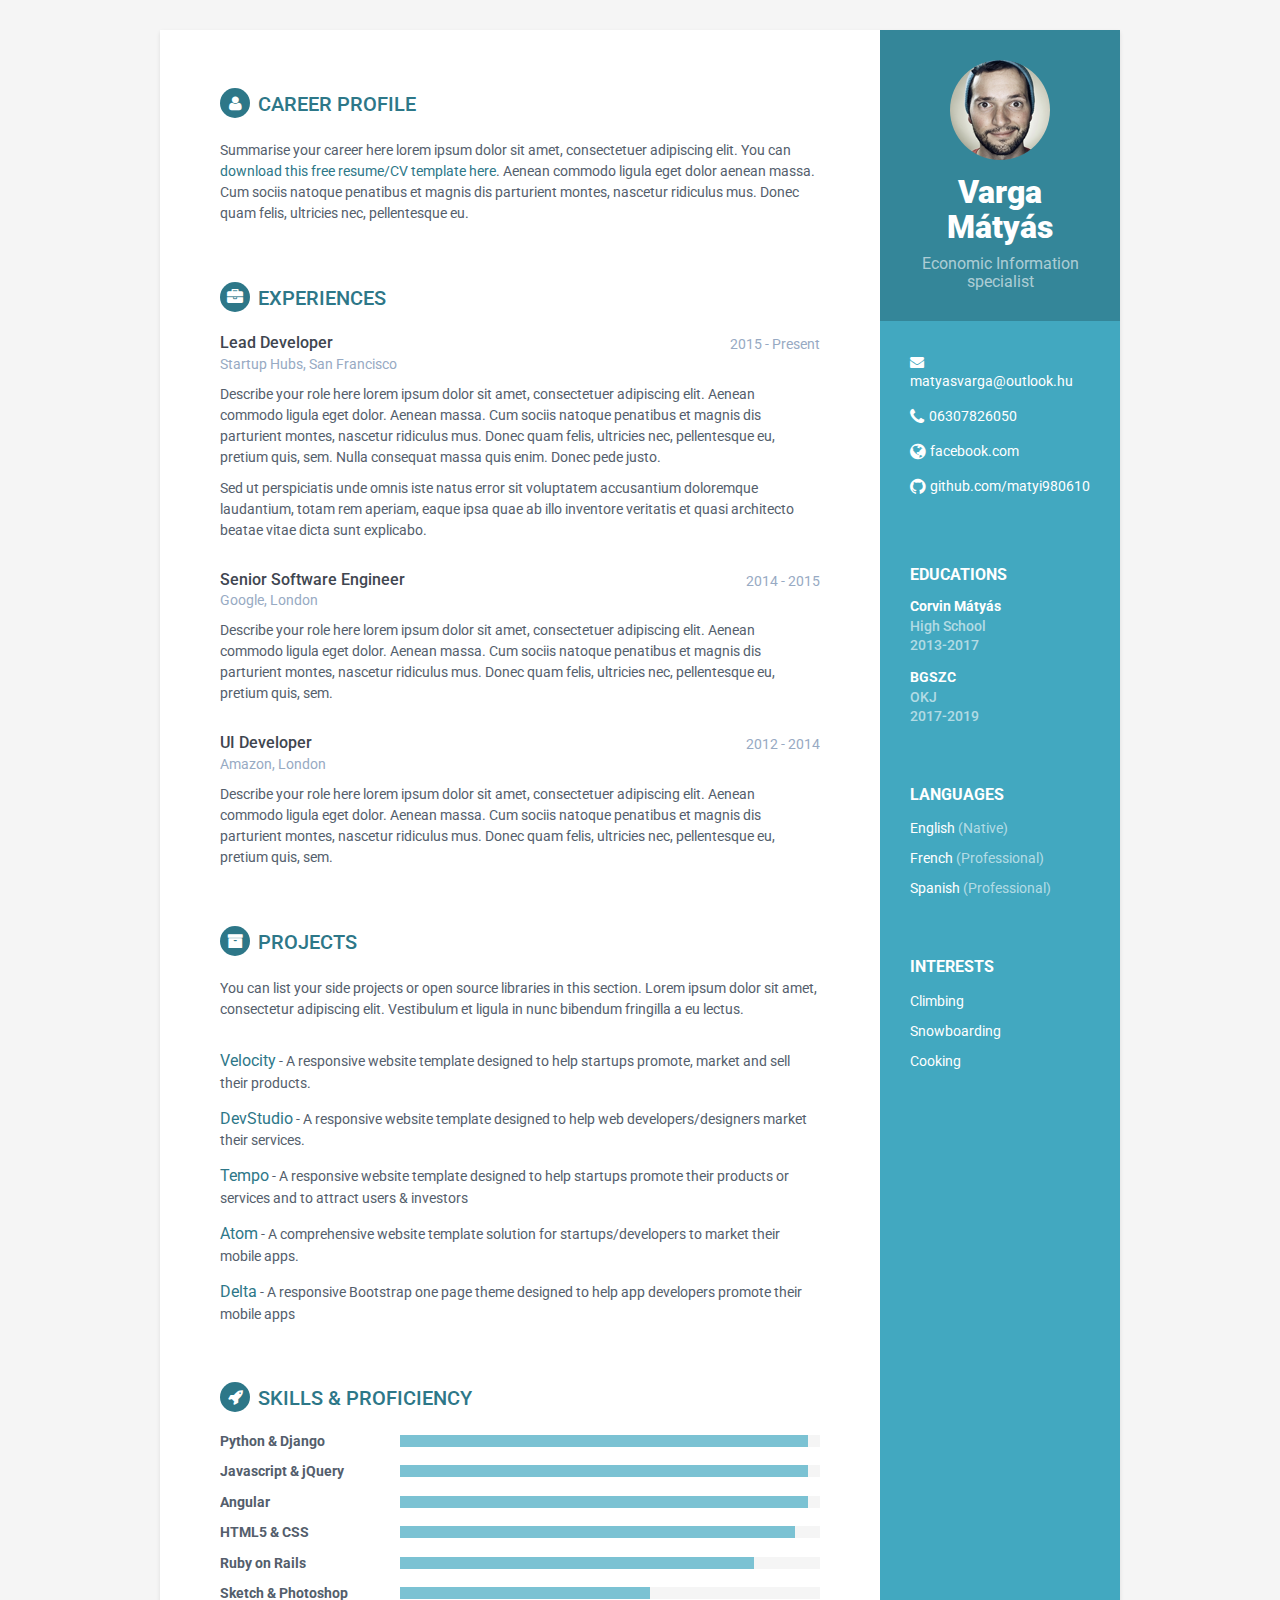
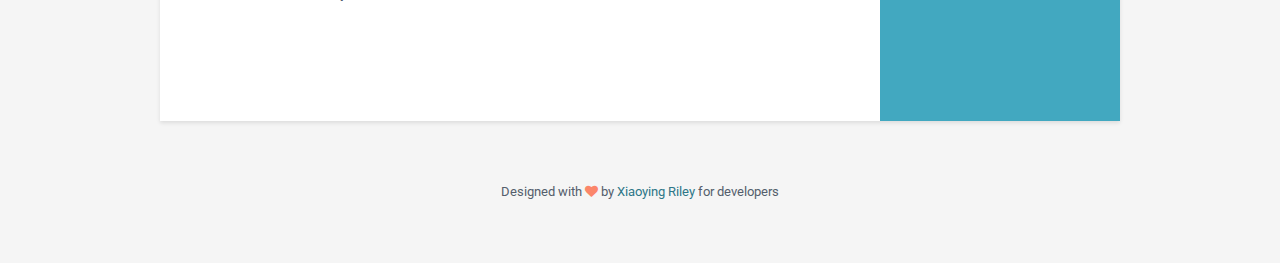
==== sajat_cv/index.html @ a8eb951b "Sajat cv" ====
<!DOCTYPE html>
<!--[if IE 8]> <html lang="en" class="ie8"> <![endif]-->  
<!--[if IE 9]> <html lang="en" class="ie9"> <![endif]-->  
<!--[if !IE]><!--> <html lang="en"> <!--<![endif]-->  
<head>
    <title>Responsive Resume/CV Template for Developers</title>
    <!-- Meta -->
    <meta charset="utf-8">
    <meta http-equiv="X-UA-Compatible" content="IE=edge">
    <meta name="viewport" content="width=device-width, initial-scale=1.0">
    <meta name="description" content="Responsive HTML5 Resume/CV Template for Developers">
    <meta name="author" content="Xiaoying Riley at 3rd Wave Media">    
    <link rel="shortcut icon" href="favicon.ico">  
    <link href='https://fonts.googleapis.com/css?family=Roboto:400,500,400italic,300italic,300,500italic,700,700italic,900,900italic' rel='stylesheet' type='text/css'>
    <!-- Global CSS -->
    <link rel="stylesheet" href="assets/plugins/bootstrap/css/bootstrap.min.css">   
    <!-- Plugins CSS -->
    <link rel="stylesheet" href="assets/plugins/font-awesome/css/font-awesome.css">
    
    <!-- Theme CSS -->  
    <link id="theme-style" rel="stylesheet" href="assets/css/styles.css">
    <!-- HTML5 shim and Respond.js for IE8 support of HTML5 elements and media queries -->
    <!--[if lt IE 9]>
      <script src="https://oss.maxcdn.com/html5shiv/3.7.2/html5shiv.min.js"></script>
      <script src="https://oss.maxcdn.com/respond/1.4.2/respond.min.js"></script>
    <![endif]-->
</head> 

<body>
    <div class="wrapper">
        <div class="sidebar-wrapper">
            <div class="profile-container">
                <img class="profile" src="assets/images/profile.png" alt="" />
                <h1 class="name">Varga Mátyás</h1>
                <h3 class="tagline">Economic Information specialist
</h3>
            </div><!--//profile-container-->
            
            <div class="contact-container container-block">
                <ul class="list-unstyled contact-list">
                    <li class="email"><i class="fa fa-envelope"></i><a href="mailto: yourname@email.com">matyasvarga@outlook.hu</a></li>
                    <li class="phone"><i class="fa fa-phone"></i><a href="tel:0123 456 789">06307826050</a></li>
                    <li class="website"><i class="fa fa-globe"></i><a href="http://themes.3rdwavemedia.com/website-templates/free-responsive-website-template-for-developers/" target="_blank">facebook.com</a></li>
                    
                    <li class="github"><i class="fa fa-github"></i><a href="#" target="_blank">github.com/matyi980610</a></li>
                </ul>
            </div><!--//contact-container-->
            <div class="education-container container-block">
                <h2 class="container-block-title">Educations</h2>
                <div class="item">
                    <h4 class="degree">Corvin Mátyás </h4>
                    <h5 class="meta">High School</h5>
                    <div class="time">2013-2017</div>
                </div><!--//item-->
                <div class="item">
                    <h4 class="degree">BGSZC</h4>
                    <h5 class="meta">OKJ</h5>
                    <div class="time">2017-2019</div>
                </div><!--//item-->
            </div><!--//education-container-->
            
            <div class="languages-container container-block">
                <h2 class="container-block-title">Languages</h2>
                <ul class="list-unstyled interests-list">
                    <li>English <span class="lang-desc">(Native)</span></li>
                    <li>French <span class="lang-desc">(Professional)</span></li>
                    <li>Spanish <span class="lang-desc">(Professional)</span></li>
                </ul>
            </div><!--//interests-->
            
            <div class="interests-container container-block">
                <h2 class="container-block-title">Interests</h2>
                <ul class="list-unstyled interests-list">
                    <li>Climbing</li>
                    <li>Snowboarding</li>
                    <li>Cooking</li>
                </ul>
            </div><!--//interests-->
            
        </div><!--//sidebar-wrapper-->
        
        <div class="main-wrapper">
            
            <section class="section summary-section">
                <h2 class="section-title"><i class="fa fa-user"></i>Career Profile</h2>
                <div class="summary">
                    <p>Summarise your career here lorem ipsum dolor sit amet, consectetuer adipiscing elit. You can <a href="http://themes.3rdwavemedia.com/website-templates/orbit-free-resume-cv-template-for-developers/" target="_blank">download this free resume/CV template here</a>. Aenean commodo ligula eget dolor aenean massa. Cum sociis natoque penatibus et magnis dis parturient montes, nascetur ridiculus mus. Donec quam felis, ultricies nec, pellentesque eu.</p>
                </div><!--//summary-->
            </section><!--//section-->
            
            <section class="section experiences-section">
                <h2 class="section-title"><i class="fa fa-briefcase"></i>Experiences</h2>
                
                <div class="item">
                    <div class="meta">
                        <div class="upper-row">
                            <h3 class="job-title">Lead Developer</h3>
                            <div class="time">2015 - Present</div>
                        </div><!--//upper-row-->
                        <div class="company">Startup Hubs, San Francisco</div>
                    </div><!--//meta-->
                    <div class="details">
                        <p>Describe your role here lorem ipsum dolor sit amet, consectetuer adipiscing elit. Aenean commodo ligula eget dolor. Aenean massa. Cum sociis natoque penatibus et magnis dis parturient montes, nascetur ridiculus mus. Donec quam felis, ultricies nec, pellentesque eu, pretium quis, sem. Nulla consequat massa quis enim. Donec pede justo.</p>  
                        <p>Sed ut perspiciatis unde omnis iste natus error sit voluptatem accusantium doloremque laudantium, totam rem aperiam, eaque ipsa quae ab illo inventore veritatis et quasi architecto beatae vitae dicta sunt explicabo. </p>
                    </div><!--//details-->
                </div><!--//item-->
                
                <div class="item">
                    <div class="meta">
                        <div class="upper-row">
                            <h3 class="job-title">Senior Software Engineer</h3>
                            <div class="time">2014 - 2015</div>
                        </div><!--//upper-row-->
                        <div class="company">Google, London</div>
                    </div><!--//meta-->
                    <div class="details">
                        <p>Describe your role here lorem ipsum dolor sit amet, consectetuer adipiscing elit. Aenean commodo ligula eget dolor. Aenean massa. Cum sociis natoque penatibus et magnis dis parturient montes, nascetur ridiculus mus. Donec quam felis, ultricies nec, pellentesque eu, pretium quis, sem.</p>  
                        
                    </div><!--//details-->
                </div><!--//item-->
                
                <div class="item">
                    <div class="meta">
                        <div class="upper-row">
                            <h3 class="job-title">UI Developer</h3>
                            <div class="time">2012 - 2014</div>
                        </div><!--//upper-row-->
                        <div class="company">Amazon, London</div>
                    </div><!--//meta-->
                    <div class="details">
                        <p>Describe your role here lorem ipsum dolor sit amet, consectetuer adipiscing elit. Aenean commodo ligula eget dolor. Aenean massa. Cum sociis natoque penatibus et magnis dis parturient montes, nascetur ridiculus mus. Donec quam felis, ultricies nec, pellentesque eu, pretium quis, sem.</p>  
                    </div><!--//details-->
                </div><!--//item-->
                
            </section><!--//section-->
            
            <section class="section projects-section">
                <h2 class="section-title"><i class="fa fa-archive"></i>Projects</h2>
                <div class="intro">
                    <p>You can list your side projects or open source libraries in this section. Lorem ipsum dolor sit amet, consectetur adipiscing elit. Vestibulum et ligula in nunc bibendum fringilla a eu lectus.</p>
                </div><!--//intro-->
                <div class="item">
                    <span class="project-title"><a href="#hook">Velocity</a></span> - <span class="project-tagline">A responsive website template designed to help startups promote, market and sell their products.</span>
                    
                </div><!--//item-->
                <div class="item">
                    <span class="project-title"><a href="http://themes.3rdwavemedia.com/website-templates/responsive-bootstrap-theme-web-development-agencies-devstudio/" target="_blank">DevStudio</a></span> - 
                    <span class="project-tagline">A responsive website template designed to help web developers/designers market their services. </span>
                </div><!--//item-->
                <div class="item">
                    <span class="project-title"><a href="http://themes.3rdwavemedia.com/website-templates/responsive-bootstrap-theme-for-startups-tempo/" target="_blank">Tempo</a></span> - <span class="project-tagline">A responsive website template designed to help startups promote their products or services and to attract users &amp; investors</span>
                </div><!--//item-->
                <div class="item">
                    <span class="project-title"><a href="hhttp://themes.3rdwavemedia.com/website-templates/responsive-bootstrap-theme-mobile-apps-atom/" target="_blank">Atom</a></span> - <span class="project-tagline">A comprehensive website template solution for startups/developers to market their mobile apps. </span>
                </div><!--//item-->
                <div class="item">
                    <span class="project-title"><a href="http://themes.3rdwavemedia.com/website-templates/responsive-bootstrap-theme-for-mobile-apps-delta/" target="_blank">Delta</a></span> - <span class="project-tagline">A responsive Bootstrap one page theme designed to help app developers promote their mobile apps</span>
                </div><!--//item-->
            </section><!--//section-->
            
            <section class="skills-section section">
                <h2 class="section-title"><i class="fa fa-rocket"></i>Skills &amp; Proficiency</h2>
                <div class="skillset">        
                    <div class="item">
                        <h3 class="level-title">Python &amp; Django</h3>
                        <div class="level-bar">
                            <div class="level-bar-inner" data-level="98%">
                            </div>                                      
                        </div><!--//level-bar-->                                 
                    </div><!--//item-->
                    
                    <div class="item">
                        <h3 class="level-title">Javascript &amp; jQuery</h3>
                        <div class="level-bar">
                            <div class="level-bar-inner" data-level="98%">
                            </div>                                      
                        </div><!--//level-bar-->                                 
                    </div><!--//item-->
                    
                    <div class="item">
                        <h3 class="level-title">Angular</h3>
                        <div class="level-bar">
                            <div class="level-bar-inner" data-level="98%">
                            </div>                                      
                        </div><!--//level-bar-->                                 
                    </div><!--//item-->
                    
                    <div class="item">
                        <h3 class="level-title">HTML5 &amp; CSS</h3>
                        <div class="level-bar">
                            <div class="level-bar-inner" data-level="95%">
                            </div>                                      
                        </div><!--//level-bar-->                                 
                    </div><!--//item-->
                    
                    <div class="item">
                        <h3 class="level-title">Ruby on Rails</h3>
                        <div class="level-bar">
                            <div class="level-bar-inner" data-level="85%">
                            </div>                                      
                        </div><!--//level-bar-->                                 
                    </div><!--//item-->
                    
                    <div class="item">
                        <h3 class="level-title">Sketch &amp; Photoshop</h3>
                        <div class="level-bar">
                            <div class="level-bar-inner" data-level="60%">
                            </div>                                      
                        </div><!--//level-bar-->                                 
                    </div><!--//item-->
                    
                </div>  
            </section><!--//skills-section-->
            
        </div><!--//main-body-->
    </div>
 
    <footer class="footer">
        <div class="text-center">
                <!--/* This template is released under the Creative Commons Attribution 3.0 License. Please keep the attribution link below when using for your own project. Thank you for your support. :) If you'd like to use the template without the attribution, you can check out other license options via our website: themes.3rdwavemedia.com */-->
                <small class="copyright">Designed with <i class="fa fa-heart"></i> by <a href="http://themes.3rdwavemedia.com" target="_blank">Xiaoying Riley</a> for developers</small>
        </div><!--//container-->
    </footer><!--//footer-->
 
    <!-- Javascript -->          
    <script type="text/javascript" src="assets/plugins/jquery-1.11.3.min.js"></script>
    <script type="text/javascript" src="assets/plugins/bootstrap/js/bootstrap.min.js"></script>    
    <!-- custom js -->
    <script type="text/javascript" src="assets/js/main.js"></script>            
</body>
</html>
---- sajat_cv/assets/css/styles.css ----
/*   
 * Template Name: Orbit - Responsive Resume/CV Template for Developers
 * Version: 1.0
 * Author: Xiaoying Riley
 * Twitter: @3rdwave_themes
 * License: Creative Commons Attribution 3.0 License
 * Website: http://themes.3rdwavemedia.com/
*/
/* styles.css */
/* ======= Base ======= */
body {
  font-family: 'Roboto', sans-serif;
  color: #545E6C;
  background: #f5f5f5;
  font-size: 14px;
  padding: 30px;
  -webkit-font-smoothing: antialiased;
  -moz-osx-font-smoothing: grayscale;
}
h1,
h2,
h3,
h4,
h5,
h6 {
  font-weight: 700;
}
a {
  color: #2d7788;
  -webkit-transition: all 0.4s ease-in-out;
  -moz-transition: all 0.4s ease-in-out;
  -ms-transition: all 0.4s ease-in-out;
  -o-transition: all 0.4s ease-in-out;
}
a:hover {
  text-decoration: underline;
  color: #1a454f;
}
a:focus {
  text-decoration: none;
}
p {
  line-height: 1.5;
}
.wrapper {
  background: #42A8C0;
  max-width: 960px;
  margin: 0 auto;
  position: relative;
  -webkit-box-shadow: 0px 2px 4px rgba(0, 0, 0, 0.1);
  -moz-box-shadow: 0px 2px 4px rgba(0, 0, 0, 0.1);
  box-shadow: 0px 2px 4px rgba(0, 0, 0, 0.1);
}
.sidebar-wrapper {
  background: #42A8C0;
  position: absolute;
  right: 0;
  width: 240px;
  height: 100%;
  min-height: 800px;
  color: #fff;
}
.sidebar-wrapper a {
  color: #fff;
}
.sidebar-wrapper .profile-container {
  padding: 30px;
  background: rgba(0, 0, 0, 0.2);
  text-align: center;
  color: #fff;
}
.sidebar-wrapper .name {
  font-size: 32px;
  font-weight: 900;
  margin-top: 0;
  margin-bottom: 10px;
}
.sidebar-wrapper .tagline {
  color: rgba(255, 255, 255, 0.6);
  font-size: 16px;
  font-weight: 400;
  margin-top: 0;
  margin-bottom: 0;
}
.sidebar-wrapper .profile {
  margin-bottom: 15px;
}
.sidebar-wrapper .contact-list .fa {
  margin-right: 5px;
  font-size: 18px;
  vertical-align: middle;
}
.sidebar-wrapper .contact-list li {
  margin-bottom: 15px;
}
.sidebar-wrapper .contact-list li:last-child {
  margin-bottom: 0;
}
.sidebar-wrapper .contact-list .email .fa {
  font-size: 14px;
}
.sidebar-wrapper .container-block {
  padding: 30px;
}
.sidebar-wrapper .container-block-title {
  text-transform: uppercase;
  font-size: 16px;
  font-weight: 700;
  margin-top: 0;
  margin-bottom: 15px;
}
.sidebar-wrapper .degree {
  font-size: 14px;
  margin-top: 0;
  margin-bottom: 5px;
}
.sidebar-wrapper .education-container .item {
  margin-bottom: 15px;
}
.sidebar-wrapper .education-container .item:last-child {
  margin-bottom: 0;
}
.sidebar-wrapper .education-container .meta {
  color: rgba(255, 255, 255, 0.6);
  font-weight: 500;
  margin-bottom: 0px;
  margin-top: 0;
}
.sidebar-wrapper .education-container .time {
  color: rgba(255, 255, 255, 0.6);
  font-weight: 500;
  margin-bottom: 0px;
}
.sidebar-wrapper .languages-container .lang-desc {
  color: rgba(255, 255, 255, 0.6);
}
.sidebar-wrapper .languages-list {
  margin-bottom: 0;
}
.sidebar-wrapper .languages-list li {
  margin-bottom: 10px;
}
.sidebar-wrapper .languages-list li:last-child {
  margin-bottom: 0;
}
.sidebar-wrapper .interests-list {
  margin-bottom: 0;
}
.sidebar-wrapper .interests-list li {
  margin-bottom: 10px;
}
.sidebar-wrapper .interests-list li:last-child {
  margin-bottom: 0;
}
.main-wrapper {
  background: #fff;
  padding: 60px;
  padding-right: 300px;
}
.main-wrapper .section-title {
  text-transform: uppercase;
  font-size: 20px;
  font-weight: 500;
  color: #2d7788;
  position: relative;
  margin-top: 0;
  margin-bottom: 20px;
}
.main-wrapper .section-title .fa {
  width: 30px;
  height: 30px;
  margin-right: 8px;
  display: inline-block;
  color: #fff;
  -webkit-border-radius: 50%;
  -moz-border-radius: 50%;
  -ms-border-radius: 50%;
  -o-border-radius: 50%;
  border-radius: 50%;
  -moz-background-clip: padding;
  -webkit-background-clip: padding-box;
  background-clip: padding-box;
  background: #2d7788;
  text-align: center;
  padding-top: 8px;
  font-size: 16px;
  position: relative;
  top: -2px;
}
.main-wrapper .section {
  margin-bottom: 60px;
}
.main-wrapper .experiences-section .item {
  margin-bottom: 30px;
}
.main-wrapper .upper-row {
  position: relative;
  overflow: hidden;
  margin-bottom: 2px;
}
.main-wrapper .job-title {
  color: #3F4650;
  font-size: 16px;
  margin-top: 0;
  margin-bottom: 0;
  font-weight: 500;
}
.main-wrapper .time {
  position: absolute;
  right: 0;
  top: 0;
  color: #97AAC3;
}
.main-wrapper .company {
  margin-bottom: 10px;
  color: #97AAC3;
}
.main-wrapper .project-title {
  font-size: 16px;
  font-weight: 400;
  margin-top: 0;
  margin-bottom: 5px;
}
.main-wrapper .projects-section .intro {
  margin-bottom: 30px;
}
.main-wrapper .projects-section .item {
  margin-bottom: 15px;
}
.skillset .item {
  margin-bottom: 15px;
  overflow: hidden;
}
.skillset .level-title {
  font-size: 14px;
  margin-top: 0;
  margin-bottom: 12px;
}
.skillset .level-bar {
  height: 12px;
  background: #f5f5f5;
}
.skillset .level-bar-inner {
  height: 12px;
  background: #7bc2d3;
}
.footer {
  padding: 30px;
  padding-top: 60px;
}
.footer .copyright {
  line-height: 1.6;
  color: #545E6C;
  font-size: 13px;
}
.footer .fa-heart {
  color: #fb866a;
}
/* Extra small devices (phones, less than 768px) */
@media (max-width: 767px) {
  .sidebar-wrapper {
    position: static;
    width: inherit;
  }
  .main-wrapper {
    padding: 30px;
  }
  .main-wrapper .time {
    position: static;
    display: block;
    margin-top: 5px;
  }
  .main-wrapper .upper-row {
    margin-bottom: 0;
  }
}
/* Small devices (tablets, 768px and up) */
/* Medium devices (desktops, 992px and up) */
@media (min-width: 992px) {
  .skillset .level-title {
    display: inline-block;
    float: left;
    width: 30%;
    margin-bottom: 0;
  }
  .skillset .level-bar {
    display: inline-block;
    width: 70%;
    float: left;
    position: relative;
    top: 1px;
  }
}
/* Large devices (large desktops, 1200px and up) */
/* Ex-Large devices (large desktops, 1200px and up) */
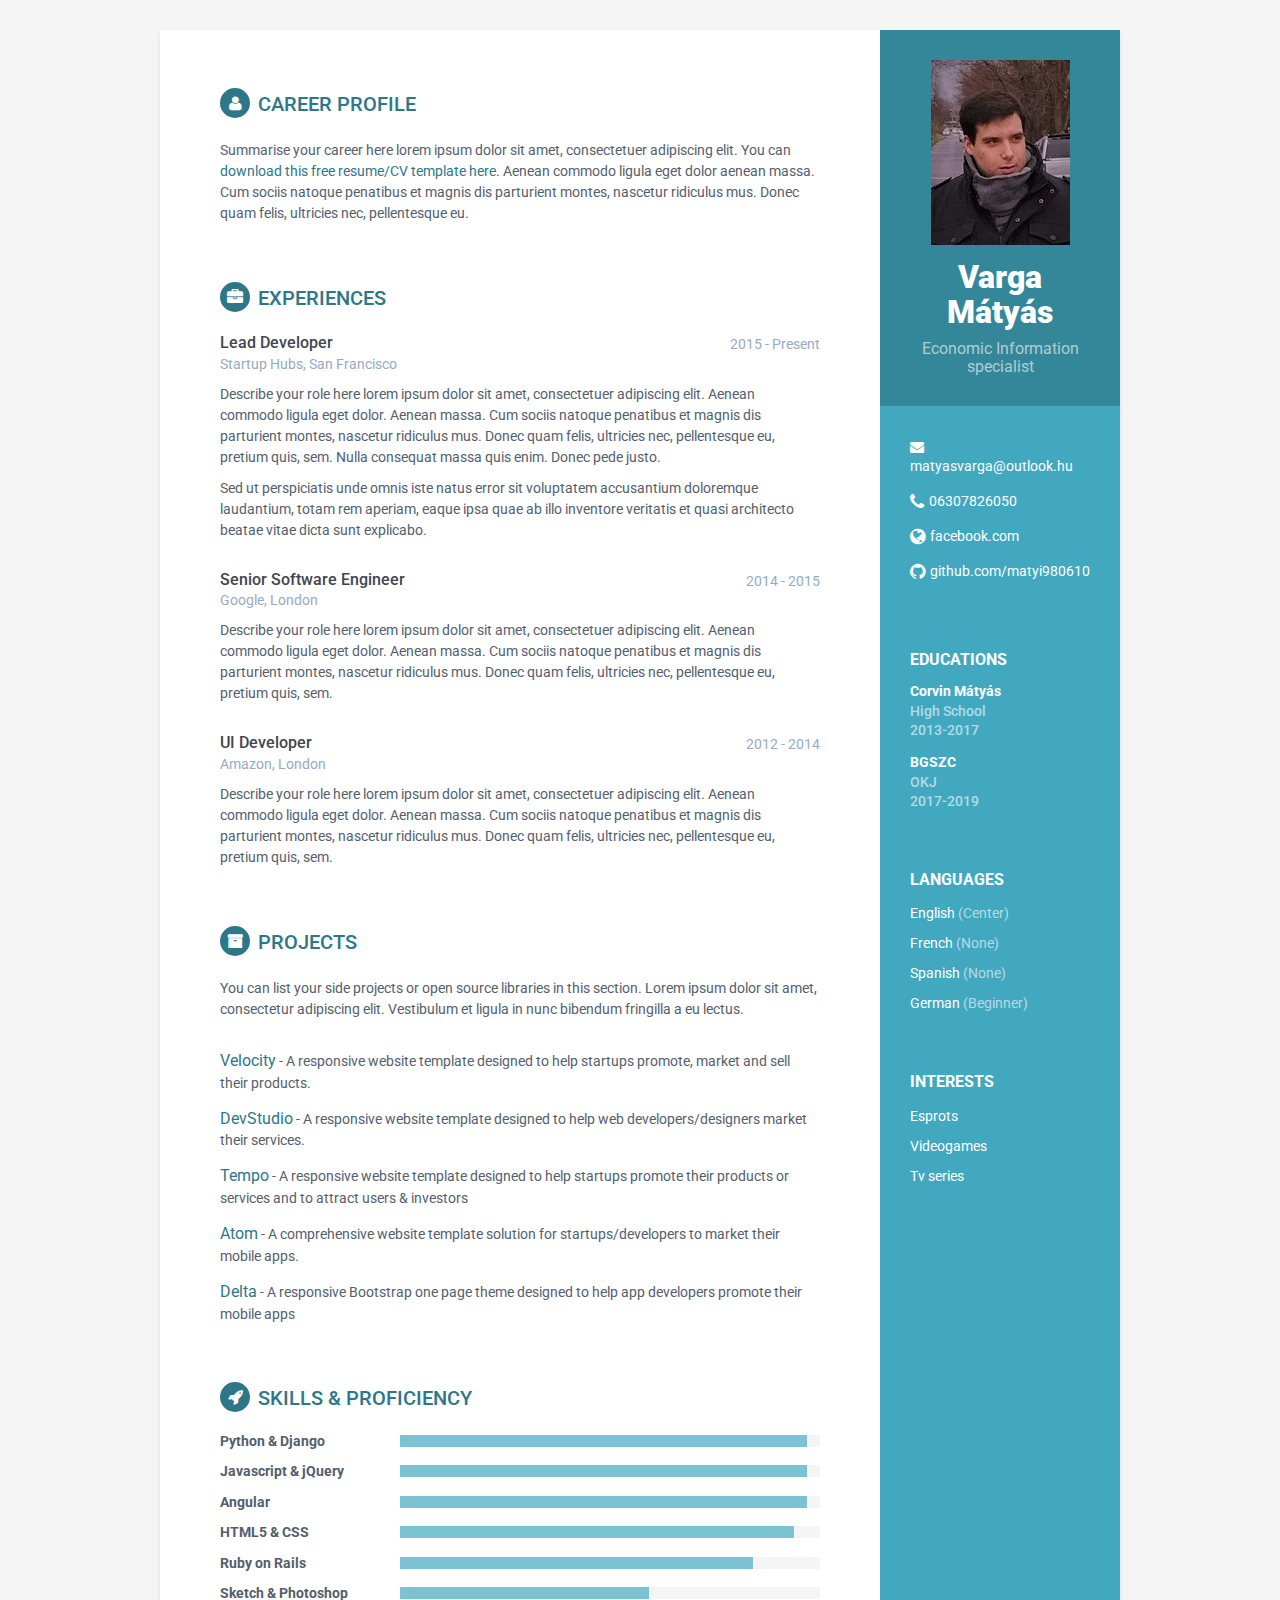
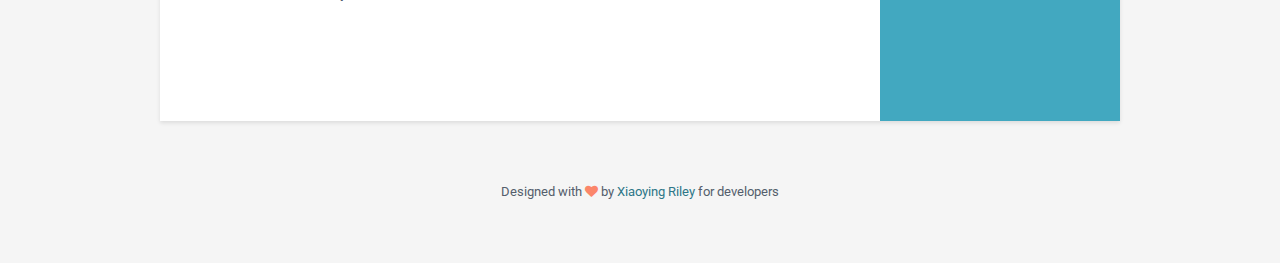
==== commit b3f5f883: "Saját kép és nyelvek" ====
--- a/sajat_cv/index.html
+++ b/sajat_cv/index.html
@@ -30,7 +30,7 @@
     <div class="wrapper">
         <div class="sidebar-wrapper">
             <div class="profile-container">
-                <img class="profile" src="assets/images/profile.png" alt="" />
+                <img class="profile" src="assets/images/en.jpg" alt="" />
                 <h1 class="name">Varga Mátyás</h1>
                 <h3 class="tagline">Economic Information specialist
 </h3>
@@ -62,18 +62,19 @@
             <div class="languages-container container-block">
                 <h2 class="container-block-title">Languages</h2>
                 <ul class="list-unstyled interests-list">
-                    <li>English <span class="lang-desc">(Native)</span></li>
-                    <li>French <span class="lang-desc">(Professional)</span></li>
-                    <li>Spanish <span class="lang-desc">(Professional)</span></li>
+                    <li>English <span class="lang-desc">(Center)</span></li>
+                    <li>French <span class="lang-desc">(None)</span></li>
+                    <li>Spanish <span class="lang-desc">(None)</span></li>
+                    <li>German <span class="lang-desc">(Beginner)</span></li>
                 </ul>
             </div><!--//interests-->
             
             <div class="interests-container container-block">
                 <h2 class="container-block-title">Interests</h2>
                 <ul class="list-unstyled interests-list">
-                    <li>Climbing</li>
-                    <li>Snowboarding</li>
-                    <li>Cooking</li>
+                    <li>Esprots</li>
+                    <li>Videogames</li>
+                    <li>Tv series</li>
                 </ul>
             </div><!--//interests-->
             
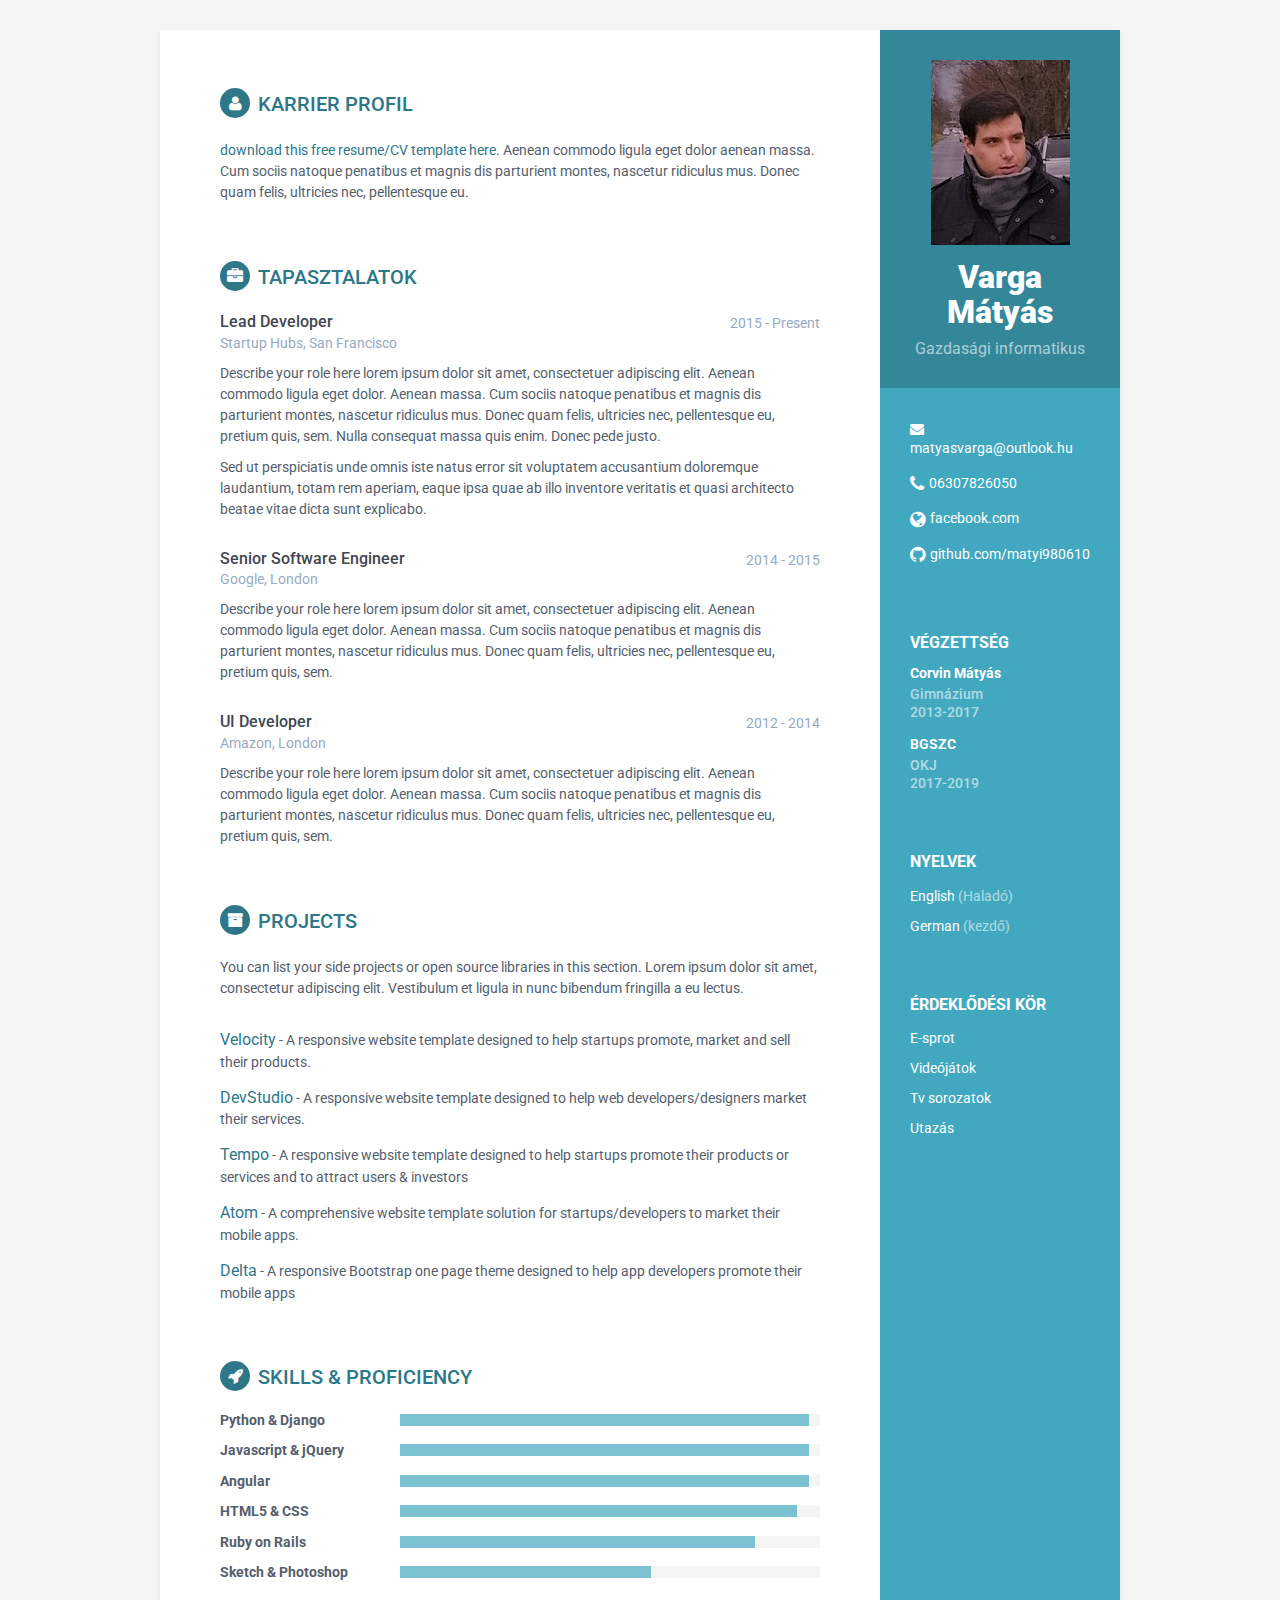
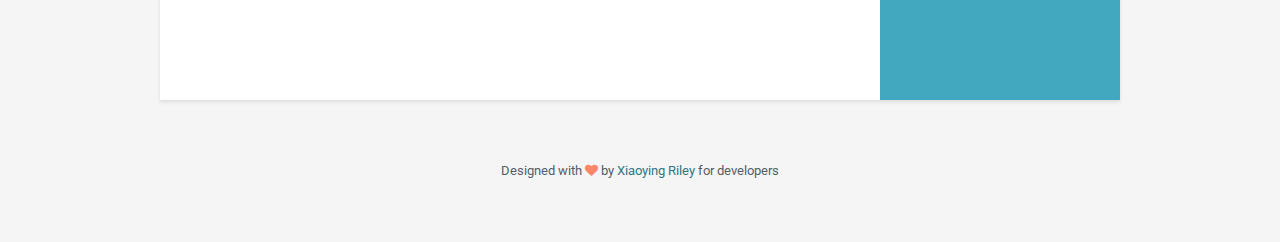
==== commit b20af2e2: "magyarosítva" ====
--- a/sajat_cv/index.html
+++ b/sajat_cv/index.html
@@ -32,8 +32,7 @@
             <div class="profile-container">
                 <img class="profile" src="assets/images/en.jpg" alt="" />
                 <h1 class="name">Varga Mátyás</h1>
-                <h3 class="tagline">Economic Information specialist
-</h3>
+                <h3 class="tagline">Gazdasági informatikus</h3>
             </div><!--//profile-container-->
             
             <div class="contact-container container-block">
@@ -46,10 +45,10 @@
                 </ul>
             </div><!--//contact-container-->
             <div class="education-container container-block">
-                <h2 class="container-block-title">Educations</h2>
+                <h2 class="container-block-title">Végzettség</h2>
                 <div class="item">
                     <h4 class="degree">Corvin Mátyás </h4>
-                    <h5 class="meta">High School</h5>
+                    <h5 class="meta">Gimnázium</h5>
                     <div class="time">2013-2017</div>
                 </div><!--//item-->
                 <div class="item">
@@ -60,21 +59,20 @@
             </div><!--//education-container-->
             
             <div class="languages-container container-block">
-                <h2 class="container-block-title">Languages</h2>
+                <h2 class="container-block-title">Nyelvek</h2>
                 <ul class="list-unstyled interests-list">
-                    <li>English <span class="lang-desc">(Center)</span></li>
-                    <li>French <span class="lang-desc">(None)</span></li>
-                    <li>Spanish <span class="lang-desc">(None)</span></li>
-                    <li>German <span class="lang-desc">(Beginner)</span></li>
+                    <li>English <span class="lang-desc">(Haladó)</span></li>
+                    <li>German <span class="lang-desc">(kezdő)</span></li>
                 </ul>
             </div><!--//interests-->
             
             <div class="interests-container container-block">
-                <h2 class="container-block-title">Interests</h2>
+                <h2 class="container-block-title">Érdeklődési kör</h2>
                 <ul class="list-unstyled interests-list">
-                    <li>Esprots</li>
-                    <li>Videogames</li>
-                    <li>Tv series</li>
+                    <li>E-sprot</li>
+                    <li>Videójátok</li>
+                    <li>Tv sorozatok</li>
+                    <li>Utazás</li>
                 </ul>
             </div><!--//interests-->
             
@@ -83,14 +81,14 @@
         <div class="main-wrapper">
             
             <section class="section summary-section">
-                <h2 class="section-title"><i class="fa fa-user"></i>Career Profile</h2>
+                <h2 class="section-title"><i class="fa fa-user"></i>Karrier Profil</h2>
                 <div class="summary">
-                    <p>Summarise your career here lorem ipsum dolor sit amet, consectetuer adipiscing elit. You can <a href="http://themes.3rdwavemedia.com/website-templates/orbit-free-resume-cv-template-for-developers/" target="_blank">download this free resume/CV template here</a>. Aenean commodo ligula eget dolor aenean massa. Cum sociis natoque penatibus et magnis dis parturient montes, nascetur ridiculus mus. Donec quam felis, ultricies nec, pellentesque eu.</p>
+                    <p> <a href="http://themes.3rdwavemedia.com/website-templates/orbit-free-resume-cv-template-for-developers/" target="_blank">download this free resume/CV template here</a>. Aenean commodo ligula eget dolor aenean massa. Cum sociis natoque penatibus et magnis dis parturient montes, nascetur ridiculus mus. Donec quam felis, ultricies nec, pellentesque eu.</p>
                 </div><!--//summary-->
             </section><!--//section-->
             
             <section class="section experiences-section">
-                <h2 class="section-title"><i class="fa fa-briefcase"></i>Experiences</h2>
+                <h2 class="section-title"><i class="fa fa-briefcase"></i>tapasztalatok</h2>
                 
                 <div class="item">
                     <div class="meta">
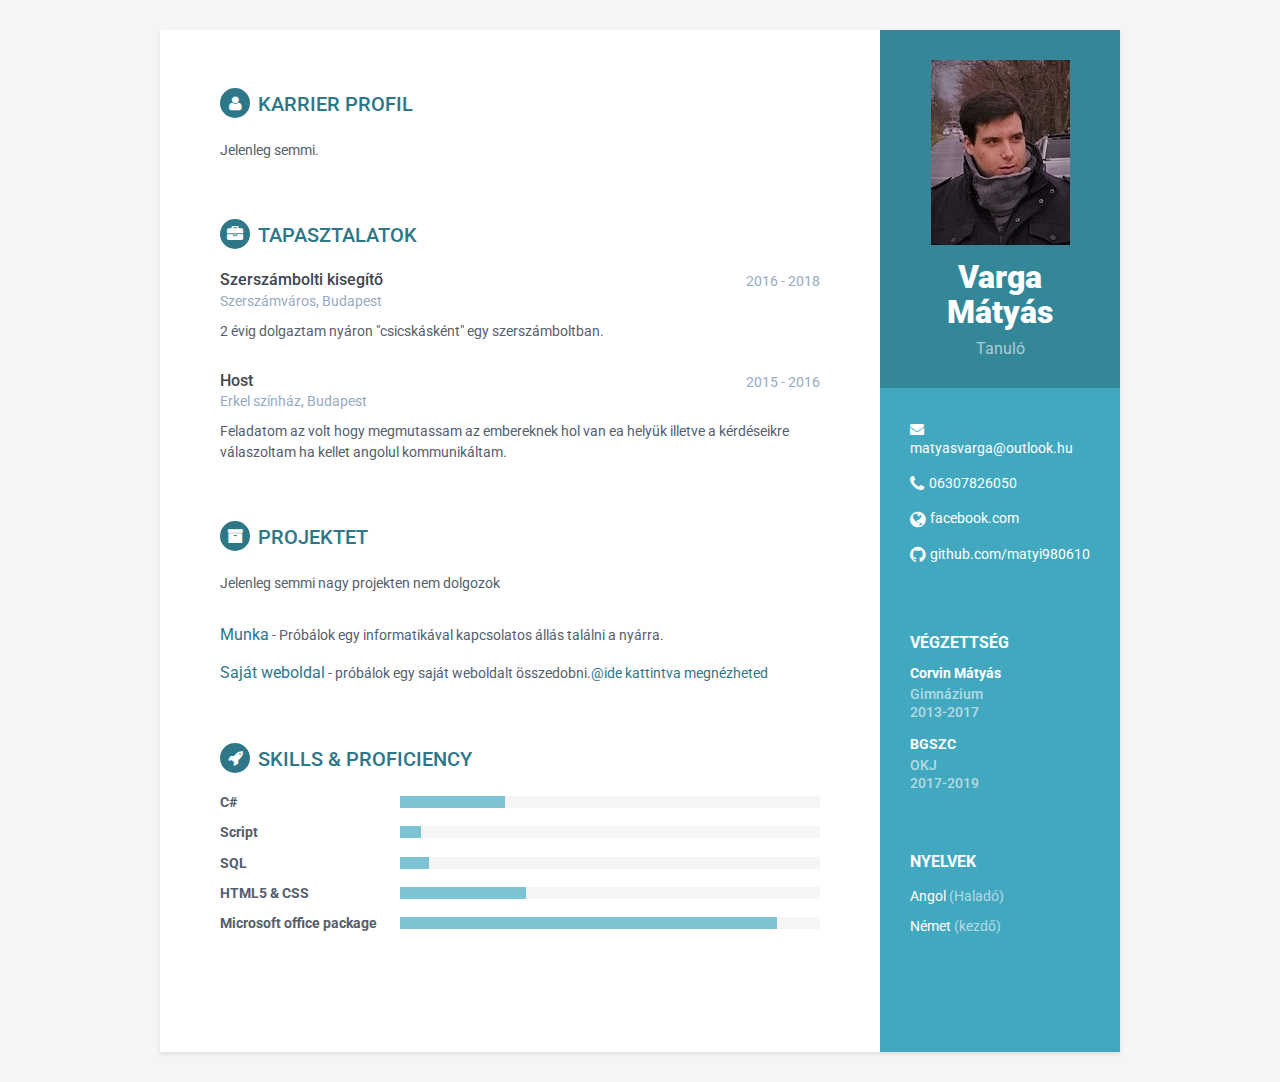
==== commit dc2d4d93: "befejezve" ====
--- a/sajat_cv/index.html
+++ b/sajat_cv/index.html
@@ -32,16 +32,16 @@
             <div class="profile-container">
                 <img class="profile" src="assets/images/en.jpg" alt="" />
                 <h1 class="name">Varga Mátyás</h1>
-                <h3 class="tagline">Gazdasági informatikus</h3>
+                <h3 class="tagline">Tanuló</h3>
             </div><!--//profile-container-->
             
             <div class="contact-container container-block">
                 <ul class="list-unstyled contact-list">
                     <li class="email"><i class="fa fa-envelope"></i><a href="mailto: yourname@email.com">matyasvarga@outlook.hu</a></li>
                     <li class="phone"><i class="fa fa-phone"></i><a href="tel:0123 456 789">06307826050</a></li>
-                    <li class="website"><i class="fa fa-globe"></i><a href="http://themes.3rdwavemedia.com/website-templates/free-responsive-website-template-for-developers/" target="_blank">facebook.com</a></li>
+                    <li class="website"><i class="fa fa-globe"></i><a href="https://www.facebook.com/matyas.vargaa" target="_blank">facebook.com</a></li>
                     
-                    <li class="github"><i class="fa fa-github"></i><a href="#" target="_blank">github.com/matyi980610</a></li>
+                    <li class="github"><i class="fa fa-github"></i><a href="https://github.com/matyi980610" target="_blank">github.com/matyi980610</a></li>
                 </ul>
             </div><!--//contact-container-->
             <div class="education-container container-block">
@@ -61,21 +61,10 @@
             <div class="languages-container container-block">
                 <h2 class="container-block-title">Nyelvek</h2>
                 <ul class="list-unstyled interests-list">
-                    <li>English <span class="lang-desc">(Haladó)</span></li>
-                    <li>German <span class="lang-desc">(kezdő)</span></li>
+                    <li>Angol <span class="lang-desc">(Haladó)</span></li>
+                    <li>Német <span class="lang-desc">(kezdő)</span></li>
                 </ul>
             </div><!--//interests-->
-            
-            <div class="interests-container container-block">
-                <h2 class="container-block-title">Érdeklődési kör</h2>
-                <ul class="list-unstyled interests-list">
-                    <li>E-sprot</li>
-                    <li>Videójátok</li>
-                    <li>Tv sorozatok</li>
-                    <li>Utazás</li>
-                </ul>
-            </div><!--//interests-->
-            
         </div><!--//sidebar-wrapper-->
         
         <div class="main-wrapper">
@@ -83,7 +72,7 @@
             <section class="section summary-section">
                 <h2 class="section-title"><i class="fa fa-user"></i>Karrier Profil</h2>
                 <div class="summary">
-                    <p> <a href="http://themes.3rdwavemedia.com/website-templates/orbit-free-resume-cv-template-for-developers/" target="_blank">download this free resume/CV template here</a>. Aenean commodo ligula eget dolor aenean massa. Cum sociis natoque penatibus et magnis dis parturient montes, nascetur ridiculus mus. Donec quam felis, ultricies nec, pellentesque eu.</p>
+                    <p>  Jelenleg semmi.</p>
                 </div><!--//summary-->
             </section><!--//section-->
             
@@ -93,67 +82,46 @@
                 <div class="item">
                     <div class="meta">
                         <div class="upper-row">
-                            <h3 class="job-title">Lead Developer</h3>
-                            <div class="time">2015 - Present</div>
+                            <h3 class="job-title">Szerszámbolti kisegítő</h3>
+                            <div class="time">2016 - 2018</div>
                         </div><!--//upper-row-->
-                        <div class="company">Startup Hubs, San Francisco</div>
+                        <div class="company">Szerszámváros, Budapest</div>
                     </div><!--//meta-->
                     <div class="details">
-                        <p>Describe your role here lorem ipsum dolor sit amet, consectetuer adipiscing elit. Aenean commodo ligula eget dolor. Aenean massa. Cum sociis natoque penatibus et magnis dis parturient montes, nascetur ridiculus mus. Donec quam felis, ultricies nec, pellentesque eu, pretium quis, sem. Nulla consequat massa quis enim. Donec pede justo.</p>  
-                        <p>Sed ut perspiciatis unde omnis iste natus error sit voluptatem accusantium doloremque laudantium, totam rem aperiam, eaque ipsa quae ab illo inventore veritatis et quasi architecto beatae vitae dicta sunt explicabo. </p>
+                        <p>
+                            2 évig dolgaztam nyáron "csicskásként" egy szerszámboltban.
+                        </p>
                     </div><!--//details-->
                 </div><!--//item-->
                 
                 <div class="item">
                     <div class="meta">
                         <div class="upper-row">
-                            <h3 class="job-title">Senior Software Engineer</h3>
-                            <div class="time">2014 - 2015</div>
+                            <h3 class="job-title">Host</h3>
+                            <div class="time">2015 - 2016</div>
                         </div><!--//upper-row-->
-                        <div class="company">Google, London</div>
+                        <div class="company">Erkel színház, Budapest</div>
                     </div><!--//meta-->
                     <div class="details">
-                        <p>Describe your role here lorem ipsum dolor sit amet, consectetuer adipiscing elit. Aenean commodo ligula eget dolor. Aenean massa. Cum sociis natoque penatibus et magnis dis parturient montes, nascetur ridiculus mus. Donec quam felis, ultricies nec, pellentesque eu, pretium quis, sem.</p>  
+                        <p>Feladatom az volt hogy megmutassam az embereknek hol van ea helyük illetve a kérdéseikre válaszoltam ha kellet angolul kommunikáltam.</p>  
                         
-                    </div><!--//details-->
-                </div><!--//item-->
-                
-                <div class="item">
-                    <div class="meta">
-                        <div class="upper-row">
-                            <h3 class="job-title">UI Developer</h3>
-                            <div class="time">2012 - 2014</div>
-                        </div><!--//upper-row-->
-                        <div class="company">Amazon, London</div>
-                    </div><!--//meta-->
-                    <div class="details">
-                        <p>Describe your role here lorem ipsum dolor sit amet, consectetuer adipiscing elit. Aenean commodo ligula eget dolor. Aenean massa. Cum sociis natoque penatibus et magnis dis parturient montes, nascetur ridiculus mus. Donec quam felis, ultricies nec, pellentesque eu, pretium quis, sem.</p>  
                     </div><!--//details-->
                 </div><!--//item-->
                 
             </section><!--//section-->
             
             <section class="section projects-section">
-                <h2 class="section-title"><i class="fa fa-archive"></i>Projects</h2>
+                <h2 class="section-title"><i class="fa fa-archive"></i>Projektet</h2>
                 <div class="intro">
-                    <p>You can list your side projects or open source libraries in this section. Lorem ipsum dolor sit amet, consectetur adipiscing elit. Vestibulum et ligula in nunc bibendum fringilla a eu lectus.</p>
+                    <p>Jelenleg semmi nagy projekten nem dolgozok</p>
                 </div><!--//intro-->
                 <div class="item">
-                    <span class="project-title"><a href="#hook">Velocity</a></span> - <span class="project-tagline">A responsive website template designed to help startups promote, market and sell their products.</span>
+                    <span class="project-title"><a href="#hook">Munka</a></span> - <span class="project-tagline">Próbálok egy informatikával kapcsolatos állás találni a nyárra.</span>
                     
                 </div><!--//item-->
                 <div class="item">
-                    <span class="project-title"><a href="http://themes.3rdwavemedia.com/website-templates/responsive-bootstrap-theme-web-development-agencies-devstudio/" target="_blank">DevStudio</a></span> - 
-                    <span class="project-tagline">A responsive website template designed to help web developers/designers market their services. </span>
-                </div><!--//item-->
-                <div class="item">
-                    <span class="project-title"><a href="http://themes.3rdwavemedia.com/website-templates/responsive-bootstrap-theme-for-startups-tempo/" target="_blank">Tempo</a></span> - <span class="project-tagline">A responsive website template designed to help startups promote their products or services and to attract users &amp; investors</span>
-                </div><!--//item-->
-                <div class="item">
-                    <span class="project-title"><a href="hhttp://themes.3rdwavemedia.com/website-templates/responsive-bootstrap-theme-mobile-apps-atom/" target="_blank">Atom</a></span> - <span class="project-tagline">A comprehensive website template solution for startups/developers to market their mobile apps. </span>
-                </div><!--//item-->
-                <div class="item">
-                    <span class="project-title"><a href="http://themes.3rdwavemedia.com/website-templates/responsive-bootstrap-theme-for-mobile-apps-delta/" target="_blank">Delta</a></span> - <span class="project-tagline">A responsive Bootstrap one page theme designed to help app developers promote their mobile apps</span>
+                    <span class="project-title"><a href="http://themes.3rdwavemedia.com/website-templates/responsive-bootstrap-theme-web-development-agencies-devstudio/" target="_blank">Saját weboldal</a></span> - 
+                    <span class="project-tagline">próbálok egy saját weboldalt összedobni.<a  target="blank"href="http://mityu.esy.es/VargaMatyas/">&#64;ide kattintva megnézheted</a> </span>
                 </div><!--//item-->
             </section><!--//section-->
             
@@ -161,25 +129,25 @@
                 <h2 class="section-title"><i class="fa fa-rocket"></i>Skills &amp; Proficiency</h2>
                 <div class="skillset">        
                     <div class="item">
-                        <h3 class="level-title">Python &amp; Django</h3>
+                        <h3 class="level-title">C#</h3>
                         <div class="level-bar">
-                            <div class="level-bar-inner" data-level="98%">
+                            <div class="level-bar-inner" data-level="25%">
                             </div>                                      
                         </div><!--//level-bar-->                                 
                     </div><!--//item-->
                     
                     <div class="item">
-                        <h3 class="level-title">Javascript &amp; jQuery</h3>
+                        <h3 class="level-title">Script</h3>
                         <div class="level-bar">
-                            <div class="level-bar-inner" data-level="98%">
+                            <div class="level-bar-inner" data-level="5%">
                             </div>                                      
                         </div><!--//level-bar-->                                 
                     </div><!--//item-->
                     
                     <div class="item">
-                        <h3 class="level-title">Angular</h3>
+                        <h3 class="level-title">SQL</h3>
                         <div class="level-bar">
-                            <div class="level-bar-inner" data-level="98%">
+                            <div class="level-bar-inner" data-level="7%">
                             </div>                                      
                         </div><!--//level-bar-->                                 
                     </div><!--//item-->
@@ -187,40 +155,24 @@
                     <div class="item">
                         <h3 class="level-title">HTML5 &amp; CSS</h3>
                         <div class="level-bar">
-                            <div class="level-bar-inner" data-level="95%">
+                            <div class="level-bar-inner" data-level="30%">
                             </div>                                      
                         </div><!--//level-bar-->                                 
                     </div><!--//item-->
                     
                     <div class="item">
-                        <h3 class="level-title">Ruby on Rails</h3>
+                        <h3 class="level-title">Microsoft office package</h3>
                         <div class="level-bar">
-                            <div class="level-bar-inner" data-level="85%">
+                            <div class="level-bar-inner" data-level="90%">
                             </div>                                      
                         </div><!--//level-bar-->                                 
                     </div><!--//item-->
-                    
-                    <div class="item">
-                        <h3 class="level-title">Sketch &amp; Photoshop</h3>
-                        <div class="level-bar">
-                            <div class="level-bar-inner" data-level="60%">
-                            </div>                                      
-                        </div><!--//level-bar-->                                 
-                    </div><!--//item-->
-                    
                 </div>  
             </section><!--//skills-section-->
             
         </div><!--//main-body-->
     </div>
- 
-    <footer class="footer">
-        <div class="text-center">
-                <!--/* This template is released under the Creative Commons Attribution 3.0 License. Please keep the attribution link below when using for your own project. Thank you for your support. :) If you'd like to use the template without the attribution, you can check out other license options via our website: themes.3rdwavemedia.com */-->
-                <small class="copyright">Designed with <i class="fa fa-heart"></i> by <a href="http://themes.3rdwavemedia.com" target="_blank">Xiaoying Riley</a> for developers</small>
-        </div><!--//container-->
-    </footer><!--//footer-->
- 
+
     <!-- Javascript -->          
     <script type="text/javascript" src="assets/plugins/jquery-1.11.3.min.js"></script>
     <script type="text/javascript" src="assets/plugins/bootstrap/js/bootstrap.min.js"></script>    
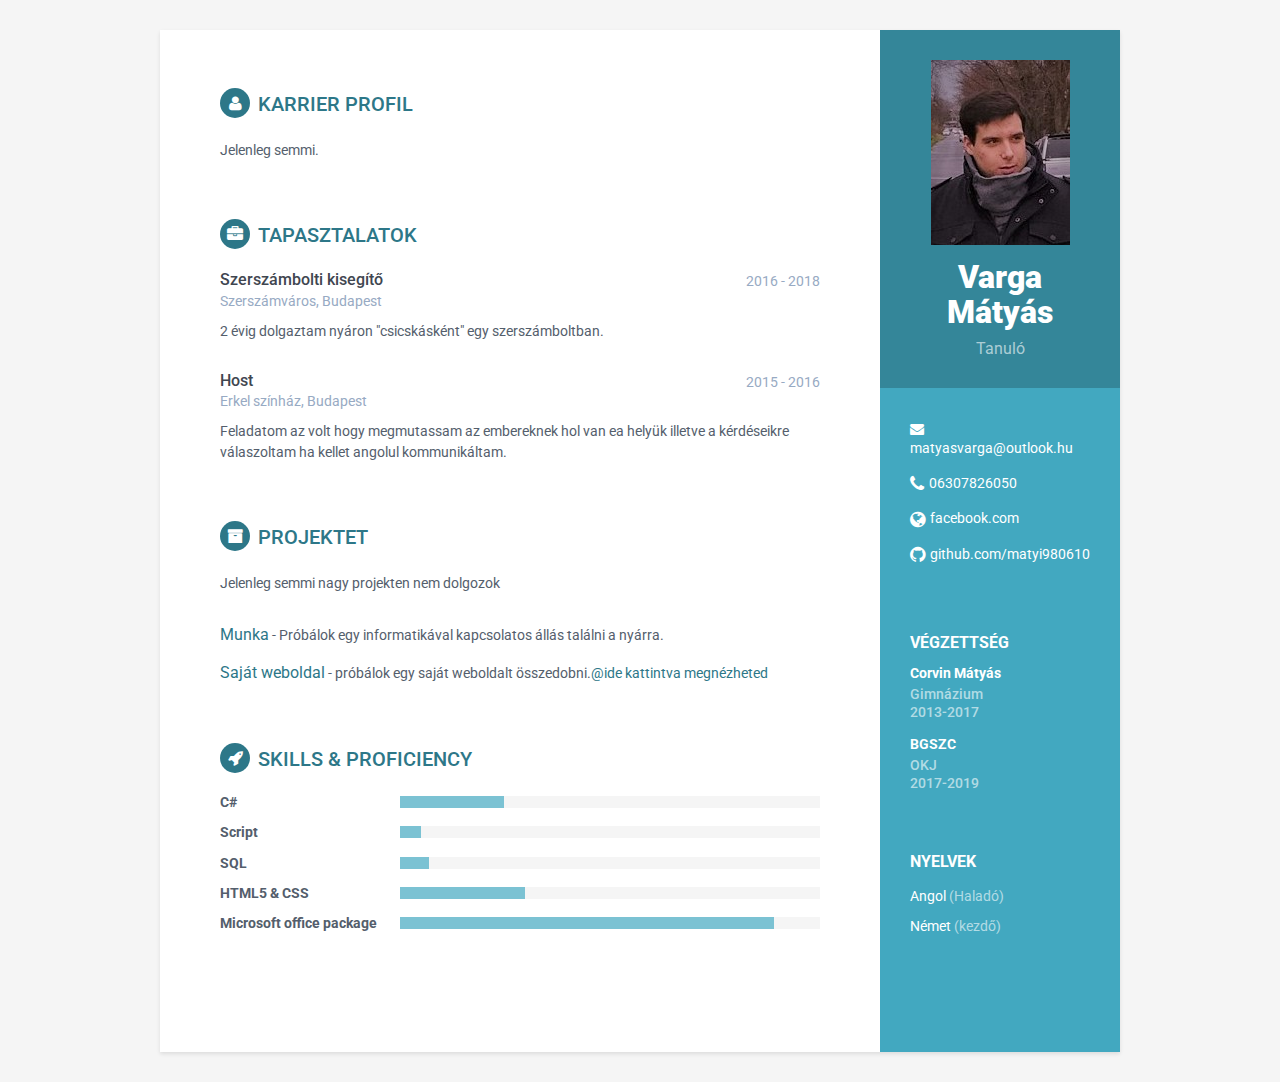
==== commit 361f3479: "link javítva" ====
--- a/sajat_cv/index.html
+++ b/sajat_cv/index.html
@@ -120,8 +120,8 @@
                     
                 </div><!--//item-->
                 <div class="item">
-                    <span class="project-title"><a href="http://themes.3rdwavemedia.com/website-templates/responsive-bootstrap-theme-web-development-agencies-devstudio/" target="_blank">Saját weboldal</a></span> - 
-                    <span class="project-tagline">próbálok egy saját weboldalt összedobni.<a  target="blank"href="http://mityu.esy.es/VargaMatyas/">&#64;ide kattintva megnézheted</a> </span>
+                    <span class="project-title"><a href="#" target="_blank">Saját weboldal</a></span> - 
+                    <span class="project-tagline">próbálok egy saját weboldalt összedobni.<a  target="blank"href="http://mityu.esy.es/VargaMatyas/sajatweb/">&#64;ide kattintva megnézheted</a> </span>
                 </div><!--//item-->
             </section><!--//section-->
             
